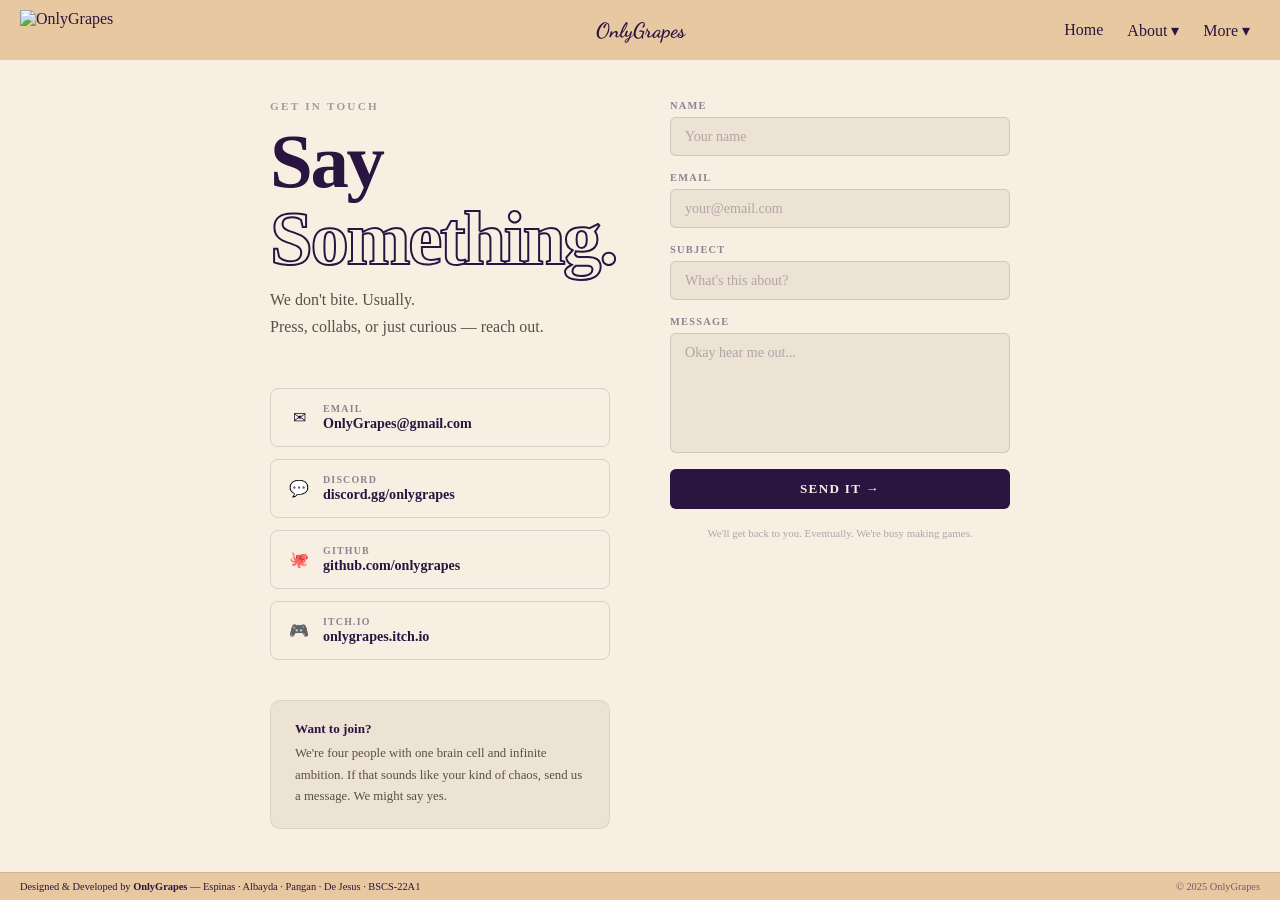
==== contact.html @ 444bfa15 "test" ====
<!DOCTYPE html>
<html lang="en">
<head>
    <meta charset="UTF-8">
    <meta name="viewport" content="width=device-width, initial-scale=1.0">
    <link rel="stylesheet" href="style.css">
    <link href="https://fonts.googleapis.com/css2?family=Dancing+Script&display=swap" rel="stylesheet">
    <link rel="icon" href="logo.png" type="image/png">
    <script src="script.js" defer></script>
    <title>Contact — OnlyGrapes</title>
</head>

<body>
    <header class="top-bar">
    <img src="logo.png" alt="OnlyGrapes" class="logo" />
    <div class="company-name">OnlyGrapes</div>
    <div class="nav-links">
        <a href="Index.HTML">Home</a>

        <!-- About dropdown -->
        <div class="dropdown">
          <span class="dropdown-toggle">About ▾</span>
          <div class="dropdown-menu">
            <a href="Index.HTML#about" class="dropdown-item">About Us</a>
            <a href="Index.HTML#team" class="dropdown-item">Meet the Team</a>
            <a href="Index.HTML#faq" class="dropdown-item">FAQ</a>
          </div>
        </div>

        <!-- More dropdown -->
        <div class="dropdown">
          <span class="dropdown-toggle">More ▾</span>
          <div class="dropdown-menu">
            <a href="devlog.html" class="dropdown-item">Devlog</a>
            <a href="presskit.html" class="dropdown-item">Press Kit</a>
          </div>
        </div>
    </div>
</header>

    <div class="contact-wrapper">

        <!-- LEFT PANEL -->
        <div class="contact-left">
            <p class="page-label">Get in Touch</p>
            <h1 class="page-title">Say <span class="page-title-accent">Something.</span></h1>
            <p class="page-subtitle">We don't bite. Usually.<br>Press, collabs, or just curious — reach out.</p>

            <div class="ct-links">
                <a href="mailto:OnlyGrapes@gmail.com" class="ct-link">
                    <span class="ct-link-icon">✉</span>
                    <div class="ct-link-body">
                        <span class="ct-link-label">Email</span>
                        <span class="ct-link-value">OnlyGrapes@gmail.com</span>
                    </div>
                </a>
                <a href="#" class="ct-link">
                    <span class="ct-link-icon">💬</span>
                    <div class="ct-link-body">
                        <span class="ct-link-label">Discord</span>
                        <span class="ct-link-value">discord.gg/onlygrapes</span>
                    </div>
                </a>
                <a href="#" class="ct-link">
                    <span class="ct-link-icon">🐙</span>
                    <div class="ct-link-body">
                        <span class="ct-link-label">GitHub</span>
                        <span class="ct-link-value">github.com/onlygrapes</span>
                    </div>
                </a>
                <a href="#" class="ct-link">
                    <span class="ct-link-icon">🎮</span>
                    <div class="ct-link-body">
                        <span class="ct-link-label">itch.io</span>
                        <span class="ct-link-value">onlygrapes.itch.io</span>
                    </div>
                </a>
            </div>

            <div class="ct-join">
                <div class="ct-join-title">Want to join?</div>
                <p class="ct-join-text">We're four people with one brain cell and infinite ambition. If that sounds like your kind of chaos, send us a message. We might say yes.</p>
            </div>
        </div>

        <!-- RIGHT PANEL -->
        <div class="contact-right">
            <div class="ct-form" id="contactForm">
                <div class="ct-field">
                    <label for="name">Name</label>
                    <input type="text" id="name" placeholder="Your name" />
                </div>
                <div class="ct-field">
                    <label for="email">Email</label>
                    <input type="email" id="email" placeholder="your@email.com" />
                </div>
                <div class="ct-field">
                    <label for="subject">Subject</label>
                    <input type="text" id="subject" placeholder="What's this about?" />
                </div>
                <div class="ct-field">
                    <label for="message">Message</label>
                    <textarea id="message" placeholder="Okay hear me out..."></textarea>
                </div>
                <button class="ct-submit" onclick="handleSubmit()">Send It →</button>
                <p class="ct-note">We'll get back to you. Eventually. We're busy making games.</p>
            </div>

            <div class="ct-success" id="successMsg">
                <div class="ct-success-icon">🍇</div>
                <div class="ct-success-title">Message sent.</div>
                <p class="ct-success-text">Nice. We got it. We'll respond when we surface from the Discord rabbit hole we're currently in.</p>
            </div>
        </div>

    </div>

    <footer class="site-footer">
        <span>Designed & Developed by <strong>OnlyGrapes</strong> — Espinas · Albayda · Pangan · De Jesus · BSCS-22A1</span>
        <span class="footer-copy">© 2025 OnlyGrapes</span>
    </footer>

    <script>
        function handleSubmit() {
            const name = document.getElementById('name').value.trim();
            const email = document.getElementById('email').value.trim();
            const message = document.getElementById('message').value.trim();

            if (!name || !email || !message) {
                alert('Fill in at least your name, email, a
---- style.css ----
:root {
  /* About section */
  --about-offset-x: 0px;
  --about-offset-y: -180px;

  /* Left panel */
  --left-panel-offset-x: 0px;
  --left-panel-offset-y: -180px;

  /* Right panel  */
  --right-panel-offset-x: 0px;
  --right-panel-offset-y: -140px;

  /* FAQ content */
  --faq-offset-x: 0px;
  --faq-offset-y: -150px;
}

* {
  margin: 0;
  padding: 0;
  box-sizing: border-box;
}

html {
  height: 100%;
  overflow-y: scroll;
  scrollbar-width: none;
}

html::-webkit-scrollbar {
  display: none;
}

body {
  height: 100%;
  background-color: #F7F0E2;
}

/* TOP BAR */
.top-bar {
  position: fixed;
  top: 0;
  width: 100%;
  height: 60px;
  display: flex;
  justify-content: space-between;
  align-items: center;
  background-color: #E8C8A0;
  color: #2A1440;
  padding: 10px 20px;
  z-index: 1000;
}

.company-name {
  font-family: 'Dancing Script', cursive;
  font-size: 1.3em;
  font-weight: bold;
  position: absolute;
  left: 50%;
  transform: translateX(-50%);
}

.logo {
  height: 40px;
  width: auto;
  object-fit: contain;
}

.nav-links {
  display: flex;
  align-items: center;
  gap: 4px;
}

.nav-links a {
  color: #2A1440;
  text-decoration: none;
  margin: 0 10px;
}

.nav-links a:hover {
  text-decoration: underline;
}

/* DROPDOWN */
.dropdown {
  position: relative;
  display: inline-flex;
  align-items: center;
}

.dropdown-toggle {
  color: #2A1440;
  cursor: pointer;
  margin: 0 10px;
  font-size: 1em;
  user-select: none;
}

.dropdown-toggle:hover {
  text-decoration: underline;
}

.dropdown-menu {
  display: none;
  position: absolute;
  top: 100%;
  right: 0;
  padding-top: 12px;
  background: transparent;
  z-index: 2000;
  flex-direction: column;
}

.dropdown-menu::after {
  content: '';
  display: block;
  position: absolute;
  top: 12px;
  left: 0;
  right: 0;
  bottom: 0;
  background: #E8C8A0;
  border: 1px solid rgba(42, 20, 64, 0.15);
  border-radius: 8px;
  box-shadow: 0 8px 24px rgba(42, 20, 64, 0.12);
  z-index: -1;
}

/* Only open via .open class — no :hover */
.dropdown.open .dropdown-menu {
  display: flex;
}

.dropdown-item {
  display: block;
  padding: 10px 16px;
  color: #2A1440;
  text-decoration: none;
  font-size: 0.9em;
  transition: background 0.15s;
  margin: 0;
  position: relative;
  z-index: 1;
  min-width: 160px;
}

.dropdown-item:hover {
  background: rgba(42, 20, 64, 0.08);
  text-decoration: none;
}

/* SECTIONS */
.section {
  height: 100vh;
  display: flex;
  flex-direction: column;
  align-items: center;
  justify-content: center;
  padding: 80px 40px 68px;
  scroll-margin-top: 60px;
}

.section-content {
  opacity: 0;
  transition: opacity 0.4s ease-in-out;
}

.section-landing { background-color: #F7F0E2; }
.section-about   { background-color: #EDE3D4; }
.section-team    { background-color: #F7F0E2; padding: 80px 0 40px; }
.section-faq     { background-color: #EDE3D4; }

/* TEAM LAYOUT */
.layout {
  display: flex;
  align-items: center;
  justify-content: center;
  gap: 40px;
  width: 100%;
  max-width: 1100px;
  padding: 0 32px;
}

.left-panel {
  flex: 1;
  padding: 32px;
  min-width: 0;
  margin-left: var(--left-panel-offset-x);
  margin-top: var(--left-panel-offset-y);
}

.right-panel {
  flex-shrink: 0;
  width: clamp(220px, 28vw, 420px);
  padding: 16px;
  display: grid;
  grid-template-columns: repeat(2, 1fr);
  gap: clamp(6px, 1vw, 12px);
  align-content: center;
  justify-content: center;
  color: #2A1440;
  margin-left: var(--right-panel-offset-x);
  margin-top: var(--right-panel-offset-y);
}

/* CARDS */
.card {
  background: #E8C8A0;
  border: 1px solid #e0d5c5;
  border-radius: 8px;
  overflow: hidden;
  display: flex;
  flex-direction: column;
}

.card-photo {
  overflow: hidden;
  display: flex;
  align-items: center;
  justify-content: center;
}

.card-photo img {
  width: 100%;
  aspect-ratio: 1 / 1;
  object-fit: cover;
  display: block;
  border-radius: 50%;
  padding: 8px;
}

.card-body {
  padding: 6px 7px 7px;
  display: flex;
  flex-direction: column;
  gap: 4px;
}

.card-name {
  font-size: 0.7rem;
  font-weight: 700;
  color: #2A1440;
  white-space: nowrap;
  overflow: hidden;
  text-overflow: ellipsis;
}

.meta-row {
  display: flex;
  align-items: center;
  gap: 4px;
  font-size: 0.6rem;
}

.meta-label  { color: #9a8f82; min-width: 46px; }
.meta-value  { color: #4a3f35; }

.specialty-tag {
  background: rgba(42, 20, 64, 0.08);
  border: 1px solid rgba(42, 20, 64, 0.15);
  color: #2A1440;
  font-size: 0.55rem;
  padding: 2px 6px;
  border-radius: 100px;
}

.divider {
  height: 1px;
  background: #e0d5c5;
}

.card-btn {
  display: block;
  text-align: center;
  border: 1px solid #2A1440;
  color: #2A1440;
  font-size: 0.55rem;
  font-weight: 600;
  letter-spacing: 0.06em;
  text-transform: uppercase;
  padding: 5px;
  border-radius: 4px;
  text-decoration: none;
  transition: background 0.2s, color 0.2s;
}

.card-btn:hover {
  background: #2A1440;
  color: #F7F0E2;
}

/* DOT NAV */
.dot-nav {
  position: fixed;
  right: 20px;
  top: 50%;
  transform: translateY(-50%);
  display: flex;
  flex-direction: column;
  gap: 12px;
  z-index: 9999;
}

.dot {
  width: 10px;
  height: 10px;
  border-radius: 50%;
  background: rgba(42, 20, 64, 0.3);
  transition: background 0.3s ease, transform 0.3s ease;
}

.dot.active {
  background: #2A1440;
  transform: scale(1.4);
}

/* ABOUT */
.about-content {
  max-width: 720px;
  width: 100%;
  display: flex;
  flex-direction: column;
  align-items: center;
  gap: clamp(12px, 2.5vh, 32px);
  padding: 0 20px;
  margin-left: var(--about-offset-x);
  margin-top: var(--about-offset-y);
}

.about-title {
  font-size: clamp(1.6rem, 3vw, 2.5rem);
  font-weight: 900;
  color: #2A1440;
  letter-spacing: -0.02em;
  align-self: flex-start;
}

.about-quote {
  font-size: clamp(1rem, 1.8vw, 1.3rem);
  font-family: 'Dancing Script', cursive;
  color: #2A1440;
  text-align: center;
  line-height: 1.7;
  padding: clamp(8px, 1.5vh, 16px) 32px;
  border-left: none;
  border-top: 2px solid rgba(42, 20, 64, 0.2);
  border-bottom: 2px solid rgba(42, 20, 64, 0.2);
  width: 100%;
}

.about-body {
  display: flex;
  flex-direction: column;
  gap: clamp(8px, 1.5vh, 16px);
  color: #2A1440;
  font-size: clamp(0.8rem, 1.2vw, 0.95rem);
  line-height: 1.7;
}

/* FAQ */
.faq-content {
  max-width: 680px;
  width: 100%;
  display: flex;
  flex-direction: column;
  gap: 24px;
  padding: 0 20px;
  margin-left: var(--faq-offset-x);
  margin-top: var(--faq-offset-y);
}

.faq-title {
  font-size: clamp(1.6rem, 3vw, 2.5rem);
  font-weight: 900;
  color: #2A1440;
  letter-spacing: -0.02em;
}

.faq-subtitle {
  color: #7a6f65;
  font-size: clamp(0.8rem, 1.2vw, 0.95rem);
  margin-top: -12px;
}

.faq-list {
  display: flex;
  flex-direction: column;
  gap: 0;
  border-top: 1px solid rgba(42, 20, 64, 0.15);
}

.faq-item {
  border-bottom: 1px solid rgba(42, 20, 64, 0.15);
}

.faq-question {
  width: 100%;
  background: none;
  border: none;
  padding: clamp(10px, 1.5vh, 16px) 0;
  display: flex;
  justify-content: space-between;
  align-items: center;
  cursor: pointer;
  color: #2A1440;
  font-size: clamp(0.8rem, 1.2vw, 0.95rem);
  font-weight: 600;
  text-align: left;
  gap: 12px;
}

.faq-question:hover {
  opacity: 0.75;
}

.faq-icon {
  font-size: 1.2rem;
  font-weight: 300;
  transition: transform 0.3s ease;
  flex-shrink: 0;
  line-height: 1;
}

.faq-item.open .faq-icon {
  transform: rotate(45deg);
}

.faq-answer {
  max-height: 0;
  overflow: hidden;
  transition: max-height 0.35s ease, padding 0.35s ease;
}

.faq-item.open .faq-answer {
  max-height: 200px;
  padding-bottom: 16px;
}

.faq-answer p {
  font-size: 0.88rem;
  color: #5a4f45;
  line-height: 1.8;
}

/* FOOTER */
.site-footer {
  position: fixed;
  bottom: 0;
  left: 0;
  width: 100%;
  height: 28px;
  background-color: #E8C8A0;
  color: #2A1440;
  display: flex;
  align-items: center;
  justify-content: space-between;
  padding: 0 20px;
  font-size: 0.65rem;
  z-index: 1000;
  border-top: 1px solid rgba(42, 20, 64, 0.1);
}

.footer-copy {
  opacity: 0.6;
}

/* LANDING */
.landing-content {
  display: flex;
  align-items: center;
  justify-content: space-between;
  width: 100%;
  max-width: 1100px;
  padding: 0 40px;
  gap: 40px;
}

.landing-left {
  display: flex;
  flex-direction: column;
  gap: clamp(12px, 2vh, 20px);
  flex: 1;
}

.landing-label {
  font-size: 0.7rem;
  font-weight: 700;
  letter-spacing: 0.2em;
  text-transform: uppercase;
  color: rgba(42, 20, 64, 0.4);
}

.landing-title {
  font-size: clamp(3rem, 7vw, 6rem);
  font-weight: 900;
  color: #2A1440;
  line-height: 1;
  letter-spacing: -0.03em;
}

.landing-title-accent {
  color: transparent;
  -webkit-text-stroke: 2px #2A1440;
}

.landing-liner {
  font-size: clamp(0.95rem, 1.6vw, 1.2rem);
  color: #5a4f45;
  line-height: 1.7;
}

.landing-actions {
  display: flex;
  gap: 12px;
  flex-wrap: wrap;
  margin-top: 8px;
}

.btn-primary {
  display: inline-block;
  background: #2A1440;
  color: #F7F0E2;
  text-decoration: none;
  padding: 10px 24px;
  border-radius: 4px;
  font-size: 0.85rem;
  font-weight: 600;
  letter-spacing: 0.05em;
  text-transform: uppercase;
  transition: opacity 0.2s;
}

.btn-primary:hover {
  opacity: 0.8;
}

.btn-secondary {
  display: inline-block;
  border: 1px solid #2A1440;
  color: #2A1440;
  text-decoration: none;
  padding: 10px 24px;
  border-radius: 4px;
  font-size: 0.85rem;
  font-weight: 600;
  letter-spacing: 0.05em;
  text-transform: uppercase;
  transition: background 0.2s, color 0.2s;
}

.btn-secondary:hover {
  background: #2A1440;
  color: #F7F0E2;
}

.landing-right {
  flex-shrink: 0;
  display: flex;
  align-items: center;
  justify-content: center;
}

.landing-logo {
  width: clamp(160px, 22vw, 320px);
  height: auto;
  object-fit: contain;
  opacity: 0.9;
}

/* LEFT PANEL */
.team-label {
  font-size: 0.7rem;
  font-weight: 700;
  letter-spacing: 0.2em;
  text-transform: uppercase;
  color: rgba(42, 20, 64, 0.4);
  margin-bottom: 12px;
}

.team-heading {
  font-size: clamp(2.2rem, 4vw, 3.8rem);
  font-weight: 900;
  color: #2A1440;
  line-height: 1;
  letter-spacing: -0.03em;
}

.team-heading-accent {
  color: transparent;
  -webkit-text-stroke: 2px #2A1440;
}

.team-divider {
  width: 40px;
  height: 3px;
  background: #2A1440;
  margin: 20px 0;
  border-radius: 2px;
}

.team-desc {
  font-size: clamp(0.8rem, 1.1vw, 0.92rem);
  color: #5a4f45;
  line-height: 1.75;
  margin-bottom: 10px;
}

.team-stats {
  display: flex;
  align-items: center;
  gap: 20px;
  margin-top: 28px;
  padding: 20px;
  background: #E8C8A0;
  border-radius: 10px;
  border: 1px solid rgba(42, 20, 64, 0.1);
}

.stat {
  display: flex;
  flex-direction: column;
  align-items: center;
  gap: 4px;
}

.stat-number {
  font-size: clamp(1.4rem, 2.5vw, 2rem);
  font-weight: 900;
  color: #2A1440;
  line-height: 1;
}

.stat-label {
  font-size: 0.6rem;
  font-weight: 700;
  letter-spacing: 0.1em;
  text-transform: uppercase;
  color: rgba(42, 20, 64, 0.5);
}

.stat-divider {
  width: 1px;
  height: 32px;
  background: rgba(42, 20, 64, 0.15);
}

/* RESPONSIVE */
@media (max-width: 900px) {

  :root {
    --about-offset-x: 0px;
    --about-offset-y: 0px;
    --left-panel-offset-x: 0px;
    --left-panel-offset-y: 0px;
    --right-panel-offset-x: 0px;
    --right-panel-offset-y: 0px;
    --faq-offset-x: 0px;
    --faq-offset-y: 0px;
  }

  .landing-content {
    flex-direction: column-reverse;
    text-align: center;
    padding: 0 20px;
  }

  .landing-actions {
    justify-content: center;
  }

  .landing-logo {
    width: clamp(100px, 30vw, 180px);
  }

  .layout {
    flex-direction: column;
    gap: 20px;
    padding: 20px;
  }

  .left-panel {
    padding: 16px;
    text-align: center;
  }

  .right-panel {
    width: 100%;
    max-width: 480px;
  }
}

@media (max-width: 768px) {
  .top-bar {
    flex-direction: column;
    height: auto;
    padding: 15px;
  }

  .company-name {
    position: static;
    transform: none;
    margin: 10px 0;
  }

  .nav-links {
    display: flex;
    justify-content: center;
    flex-wrap: wrap;
  }

  .nav-links a {
    margin: 5px 8px;
  }
}

/* Screens Fixer */
@media (max-height: 800px) {
  .about-body p:last-child {
    display: none;
  }

  .faq-content {
    gap: 12px;
  }

  .right-panel {
    width: clamp(200px, 24vw, 360px);
    gap: 6px;
    padding: 8px;
  }

  .card-photo {
    max-height: none;
    aspect-ratio: 1 / 1;
  }

  .card-photo img {
    width: 100%;
    height: 100%;
    object-fit: cover;
  }

  .card-body {
    padding: 4px 6px 6px;
    gap: 3px;
  }
}

@media (max-height: 650px) {
  .section {
    height: auto;
    min-height: 100vh;
    padding: 80px 40px 40px;
  }

  .about-body p:nth-child(n+2) {
    display: none;
  }
}

/* ANIMATIONS */

@keyframes logo-pop {
  0%   { transform: scale(0.15); opacity: 0; }
  70%  { transform: scale(1.12); opacity: 1; }
  85%  { transform: scale(0.95); }
  100% { transform: scale(1);    opacity: 1; }
}

@keyframes slide-fade-in {
  0%   { transform: translateX(-40px); opacity: 0; }
  100% { transform: translateX(0);     opacity: 1; }
}

.landing-logo {
  animation: logo-pop 0.85s cubic-bezier(0.34, 1.56, 0.64, 1) both;
}

.landing-label {
  animation: slide-fade-in 0.6s ease-out 0.2s both;
}

.landing-title {
  animation: slide-fade-in 0.6s ease-out 0.35s both;
}

.landing-liner {
  animation: slide-fade-in 0.6s ease-out 0.5s both;
}

.landing-actions {
  animation: slide-fade-in 0.6s ease-out 0.65s both;
}

/* ── DEVLOG EXPAND ── */
.dl-post-body {
  max-height: 0;
  overflow: hidden;
  transition: max-height 0.4s ease, padding 0.3s ease;
  font-size: 0.9rem;
  color: #2A1440;
  line-height: 1.8;
  border-left: 3px solid rgba(42, 20, 64, 0.15);
}

.dl-post.expanded .dl-post-body {
  max-height: 600px;
  padding: 16px 0 16px 20px;
}

.dl-post.expanded .dl-post-excerpt {
  display: none;
}

.dl-read-more {
  transition: opacity 0.2s, transform 0.3s ease;
  display: inline-block;
}

.dl-post.expanded .dl-read-more {
  opacity: 1;
  transform: rotate(90deg);
}

.dl-post.expanded .dl-read-more::after {
  content: ' Close';
  font-size: 0.7rem;
  font-weight: 700;
  letter-spacing: 0.08em;
  text-transform: uppercase;
}

/* ============================================================
   PAGE-SPECIFIC STYLES (devlog, presskit, contact)
   ============================================================ */

/* Shared page wrapper */
.page-wrapper {
    max-width: 820px;
    margin: 0 auto;
    padding: 100px 40px 60px;
}

/* Shared page header labels */
.page-label {
    font-size: 0.7rem;
    font-weight: 700;
    letter-spacing: 0.2em;
    text-transform: uppercase;
    color: rgba(42, 20, 64, 0.4);
    margin-bottom: 12px;
}

.page-title {
    font-size: clamp(2.5rem, 6vw, 5rem);
    font-weight: 900;
    color: #2A1440;
    line-height: 1;
    letter-spacing: -0.03em;
    margin-bottom: 8px;
}

.page-title-accent {
    color: transparent;
    -webkit-text-stroke: 2px #2A1440;
}

.page-subtitle {
    font-size: clamp(0.85rem, 1.4vw, 1rem);
    color: #5a4f45;
    line-height: 1.7;
    margin-bottom: 48px;
}

/* Shared section divider */
.section-rule {
    width: 40px;
    height: 3px;
    background: #2A1440;
    border-radius: 2px;
    margin: 32px 0 24px;
}

/* Shared section heading */
.sub-label {
    font-size: 0.7rem;
    font-weight: 700;
    letter-spacing: 0.2em;
    text-transform: uppercase;
    color: rgba(42, 20, 64, 0.4);
    margin-bottom: 16px;
}

/* ── DEVLOG ── */
.dl-filters {
    display: flex;
    gap: 8px;
    margin-bottom: 32px;
    flex-wrap: wrap;
}

.dl-filter {
    border: 1px solid rgba(42, 20, 64, 0.2);
    background: none;
    color: #2A1440;
    font-size: 0.7rem;
    font-weight: 700;
    letter-spacing: 0.1em;
    text-transform: uppercase;
    padding: 6px 16px;
    border-radius: 100px;
    cursor: pointer;
    transition: background 0.2s, color 0.2s;
    font-family: Georgia, serif;
}

.dl-filter:hover,
.dl-filter.active {
    background: #2A1440;
    color: #F7F0E2;
}

.dl-posts {
    display: flex;
    flex-direction: column;
    gap: 0;
    border-top: 1px solid rgba(42, 20, 64, 0.15);
}

.dl-post {
    border-bottom: 1px solid rgba(42, 20, 64, 0.12);
    padding: 28px 0;
    cursor: pointer;
    transition: padding 0.2s;
}

.dl-post:hover { padding-left: 8px; }

.dl-post-meta {
    display: flex;
    align-items: center;
    gap: 12px;
    margin-bottom: 10px;
}

.dl-post-tag {
    background: rgba(42, 20, 64, 0.08);
    border: 1px solid rgba(42, 20, 64, 0.15);
    color: #2A1440;
    font-size: 0.55rem;
    padding: 2px 8px;
    border-radius: 100px;
    font-weight: 700;
    letter-spacing: 0.1em;
    text-transform: uppercase;
}

.dl-post-date {
    font-size: 0.68rem;
    color: rgba(42, 20, 64, 0.4);
    font-weight: 600;
    letter-spacing: 0.05em;
}

.dl-post-title {
    font-size: clamp(1.1rem, 2vw, 1.5rem);
    font-weight: 900;
    color: #2A1440;
    letter-spacing: -0.02em;
    margin-bottom: 8px;
    line-height: 1.2;
}

.dl-post-excerpt {
    font-size: 0.88rem;
    color: #5a4f45;
    line-height: 1.75;
    max-width: 600px;
}

.dl-post-footer {
    display: flex;
    align-items: center;
    justify-content: space-between;
    margin-top: 16px;
}

.dl-post-author {
    font-size: 0.7rem;
    color: rgba(42, 20, 64, 0.45);
}

.dl-read-more {
    font-size: 0.7rem;
    font-weight: 700;
    letter-spacing: 0.08em;
    text-transform: uppercase;
    color: #2A1440;
    text-decoration: none;
    opacity: 0.5;
    transition: opacity 0.2s;
    cursor: pointer;
}

.dl-post:hover .dl-read-more { opacity: 1; }

.dl-empty {
    text-align: center;
    padding: 60px 20px;
    color: rgba(42, 20, 64, 0.35);
}

.dl-empty-title {
    font-size: 1.5rem;
    font-weight: 900;
    margin-bottom: 8px;
}

.dl-empty-sub { font-size: 0.85rem; }

/* ── PRESS KIT ── */
.pk-about {
    background: #EDE3D4;
    border-radius: 10px;
    padding: 28px 32px;
    margin-bottom: 32px;
    border: 1px solid rgba(42, 20, 64, 0.08);
}

.pk-about p {
    font-size: 0.92rem;
    color: #2A1440;
    line-height: 1.8;
    margin-bottom: 12px;
}

.pk-about p:last-child { margin-bottom: 0; }

.pk-facts {
    display: grid;
    grid-template-columns: repeat(3, 1fr);
    gap: 16px;
    margin-bottom: 32px;
}

.pk-fact {
    background: #E8C8A0;
    border-radius: 8px;
    padding: 20px;
    text-align: center;
    border: 1px solid rgba(42, 20, 64, 0.1);
}

.pk-fact-number {
    font-size: 2rem;
    font-weight: 900;
    color: #2A1440;
    line-height: 1;
    margin-bottom: 4px;
}

.pk-fact-label {
    font-size: 0.6rem;
    font-weight: 700;
    letter-spacing: 0.1em;
    text-transform: uppercase;
    color: rgba(42, 20, 64, 0.5);
}

.pk-team-table {
    width: 100%;
    border-collapse: collapse;
    margin-bottom: 32px;
    font-size: 0.88rem;
}

.pk-team-table th {
    text-align: left;
    font-size: 0.65rem;
    font-weight: 700;
    letter-spacing: 0.15em;
    text-transform: uppercase;
    color: rgba(42, 20, 64, 0.4);
    padding: 8px 12px;
    border-bottom: 2px solid rgba(42, 20, 64, 0.12);
}

.pk-team-table td {
    padding: 12px;
    color: #2A1440;
    border-bottom: 1px solid rgba(42, 20, 64, 0.08);
}

.pk-team-table tr:last-child td { border-bottom: none; }
.pk-team-table tr:hover td { background: rgba(42, 20, 64, 0.03); }

.role-tag {
    background: rgba(42, 20, 64, 0.08);
    border: 1px solid rgba(42, 20, 64, 0.15);
    color: #2A1440;
    font-size: 0.6rem;
    padding: 2px 8px;
    border-radius: 100px;
    font-weight: 600;
}

.pk-boilerplate {
    background: #EDE3D4;
    border-radius: 10px;
    padding: 24px 28px;
    border-left: 4px solid #2A1440;
    margin-bottom: 32px;
}

.pk-boilerplate p {
    font-size: 0.88rem;
    color: #2A1440;
    line-height: 1.8;
    font-style: italic;
}

.pk-assets {
    display: grid;
    grid-template-columns: repeat(2, 1fr);
    gap: 12px;
    margin-bottom: 32px;
}

.pk-asset-btn {
    display: flex;
    align-items: center;
    justify-content: space-between;
    border: 1px solid rgba(42, 20, 64, 0.2);
    border-radius: 8px;
    padding: 14px 18px;
    color: #2A1440;
    text-decoration: none;
    font-size: 0.82rem;
    font-weight: 600;
    transition: background 0.2s, color 0.2s;
    background: transparent;
    cursor: pointer;
}

.pk-asset-btn:hover {
    background: #2A1440;
    color: #F7F0E2;
}

.pk-asset-icon { font-size: 1rem; opacity: 0.5; }

.pk-contact-strip {
    border-top: 1px solid rgba(42, 20, 64, 0.15);
    padding-top: 24px;
    display: flex;
    align-items: center;
    justify-content: space-between;
}

.pk-contact-text { font-size: 0.82rem; color: #5a4f45; }

.pk-contact-email {
    font-weight: 700;
    color: #2A1440;
    text-decoration: none;
    font-size: 0.88rem;
}

.pk-contact-email:hover { text-decoration: underline; }

/* ── CONTACT ── */
.contact-wrapper {
    max-width: 820px;
    margin: 0 auto;
    padding: 100px 40px 60px;
    display: flex;
    gap: 60px;
    align-items: flex-start;
}

.contact-left {
    flex: 1;
    min-width: 0;
}

.contact-right {
    flex-shrink: 0;
    width: 340px;
}

.ct-links {
    display: flex;
    flex-direction: column;
    gap: 12px;
    margin-bottom: 40px;
}

.ct-link {
    display: flex;
    align-items: center;
    gap: 14px;
    padding: 14px 18px;
    border: 1px solid rgba(42, 20, 64, 0.15);
    border-radius: 8px;
    text-decoration: none;
    color: #2A1440;
    transition: background 0.2s, color 0.2s, border-color 0.2s;
}

.ct-link:hover {
    background: #2A1440;
    color: #F7F0E2;
    border-color: #2A1440;
}

.ct-link-icon {
    font-size: 1rem;
    width: 20px;
    text-align: center;
    flex-shrink: 0;
}

.ct-link-body {
    display: flex;
    flex-direction: column;
    gap: 1px;
}

.ct-link-label {
    font-size: 0.62rem;
    font-weight: 700;
    letter-spacing: 0.12em;
    text-transform: uppercase;
    opacity: 0.5;
}

.ct-link-value {
    font-size: 0.88rem;
    font-weight: 600;
}

.ct-join {
    background: #EDE3D4;
    border-radius: 10px;
    padding: 20px 24px;
    border: 1px solid rgba(42, 20, 64, 0.08);
}

.ct-join-title {
    font-size: 0.82rem;
    font-weight: 700;
    color: #2A1440;
    margin-bottom: 6px;
}

.ct-join-text {
    font-size: 0.8rem;
    color: #5a4f45;
    line-height: 1.7;
}

.ct-form {
    display: flex;
    flex-direction: column;
    gap: 16px;
}

.ct-field {
    display: flex;
    flex-direction: column;
    gap: 6px;
}

.ct-field label {
    font-size: 0.65rem;
    font-weight: 700;
    letter-spacing: 0.12em;
    text-transform: uppercase;
    color: rgba(42, 20, 64, 0.5);
}

.ct-field input,
.ct-field textarea {
    background: #EDE3D4;
    border: 1px solid rgba(42, 20, 64, 0.15);
    border-radius: 6px;
    padding: 10px 14px;
    font-size: 0.88rem;
    color: #2A1440;
    font-family: Georgia, serif;
    width: 100%;
    transition: border-color 0.2s, box-shadow 0.2s;
    outline: none;
    resize: none;
}

.ct-field input:focus,
.ct-field textarea:focus {
    border-color: #2A1440;
    box-shadow: 0 0 0 3px rgba(42, 20, 64, 0.08);
}

.ct-field input::placeholder,
.ct-field textarea::placeholder { color: rgba(42, 20, 64, 0.3); }

.ct-field textarea { height: 120px; }

.ct-submit {
    display: block;
    width: 100%;
    background: #2A1440;
    color: #F7F0E2;
    border: none;
    border-radius: 6px;
    padding: 12px 24px;
    font-size: 0.82rem;
    font-weight: 700;
    letter-spacing: 0.1em;
    text-transform: uppercase;
    cursor: pointer;
    transition: opacity 0.2s;
    font-family: Georgia, serif;
}

.ct-submit:hover { opacity: 0.8; }

.ct-note {
    font-size: 0.68rem;
    color: rgba(42, 20, 64, 0.35);
    text-align: center;
    line-height: 1.6;
}

.ct-success {
    display: none;
    text-align: center;
    padding: 40px 20px;
}

.ct-success-icon { font-size: 2rem; margin-bottom: 12px; }

.ct-success-title {
    font-size: 1.3rem;
    font-weight: 900;
    color: #2A1440;
    margin-bottom: 8px;
}

.ct-success-text {
    font-size: 0.85rem;
    color: #5a4f45;
    line-height: 1.7;
}

/* ── RESPONSIVE: sub-pages ── */
@media (max-width: 700px) {
    .contact-wrapper {
        flex-direction: column;
        padding: 80px 20px 50px;
        gap: 40px;
    }
    .contact-right { width: 100%; }
}

@media (max-width: 600px) {
    .page-wrapper { padding: 80px 20px 50px; }
    .pk-facts { grid-template-columns: repeat(3, 1fr); }
    .pk-assets { grid-template-columns: 1fr; }
    .pk-contact-strip { flex-direction: column; gap: 12px; align-items: flex-start; }
}

/* ── FADE-IN (non-index pages) ── */
.fade-in {
    opacity: 0;
    transform: translateY(18px);
    transition: opacity 0.6s ease, transform 0.6s ease;
}

.fade-in.visible {
    opacity: 1;
    transform: translateY(0);
}
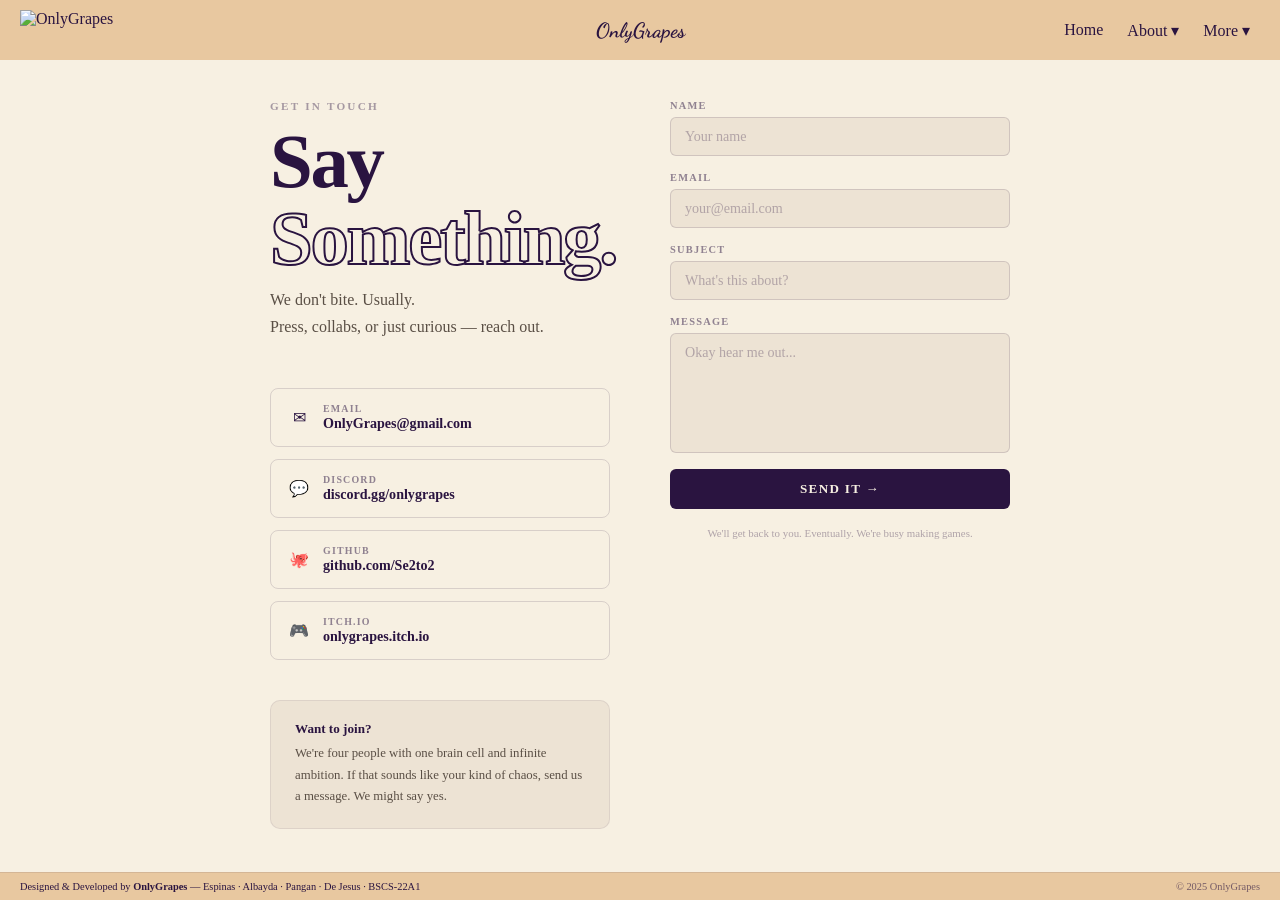
==== commit a447dc55: "added contact.html" ====
--- a/contact.html
+++ b/contact.html
@@ -65,7 +65,7 @@
                     <span class="ct-link-icon">🐙</span>
                     <div class="ct-link-body">
                         <span class="ct-link-label">GitHub</span>
-                        <span class="ct-link-value">github.com/onlygrapes</span>
+                        <span class="ct-link-value">github.com/Se2to2</span>
                     </div>
                 </a>
                 <a href="#" class="ct-link">
@@ -119,12 +119,5 @@
         <span>Designed & Developed by <strong>OnlyGrapes</strong> — Espinas · Albayda · Pangan · De Jesus · BSCS-22A1</span>
         <span class="footer-copy">© 2025 OnlyGrapes</span>
     </footer>
-
-    <script>
-        function handleSubmit() {
-            const name = document.getElementById('name').value.trim();
-            const email = document.getElementById('email').value.trim();
-            const message = document.getElementById('message').value.trim();
-
-            if (!name || !email || !message) {
-                alert('Fill in at least your name, email, a+</body>
+</html>
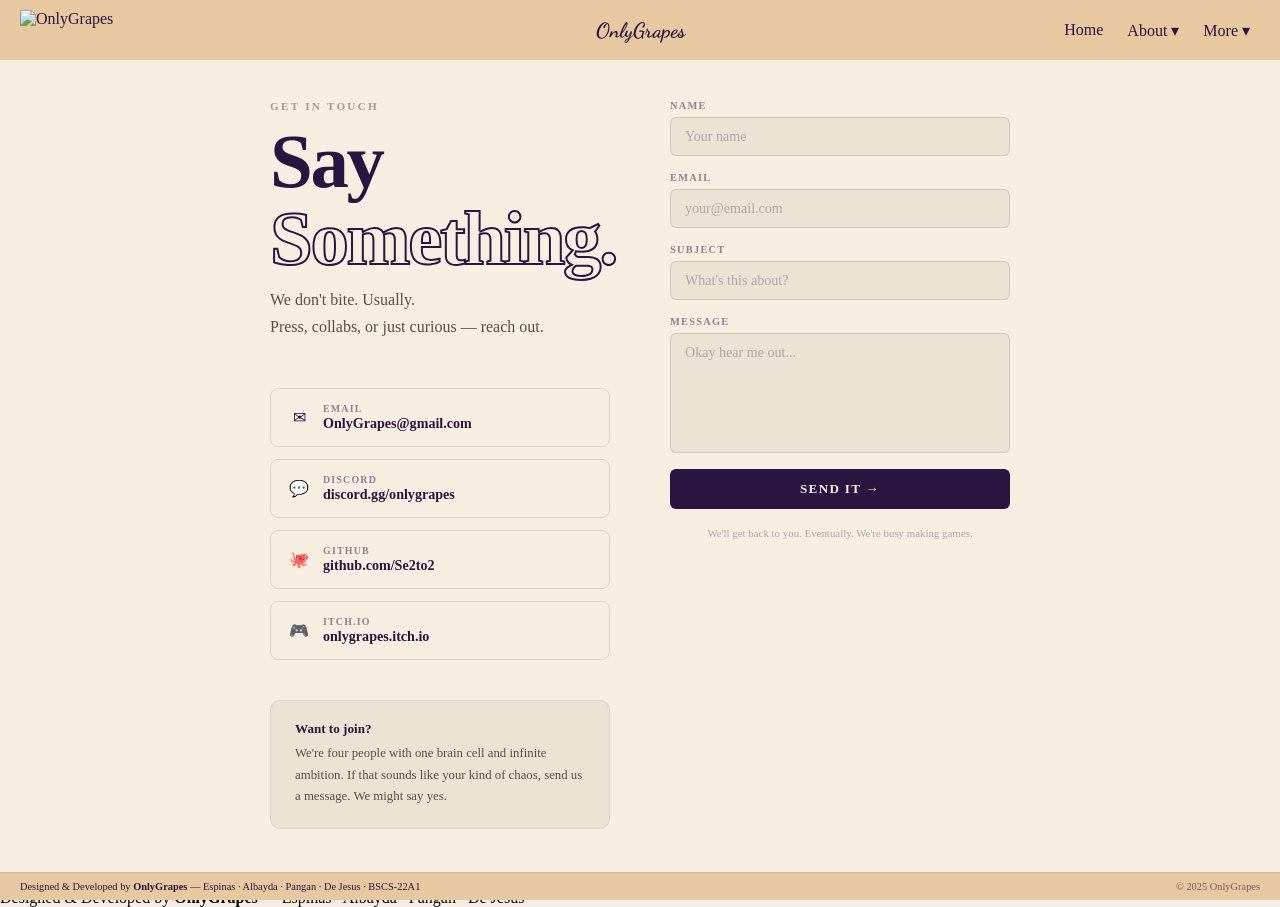
==== commit 942e0fd3: "brokl" ====
--- a/contact.html
+++ b/contact.html
@@ -4,9 +4,59 @@
     <meta charset="UTF-8">
     <meta name="viewport" content="width=device-width, initial-scale=1.0">
     <link rel="stylesheet" href="style.css">
-    <link href="https://fonts.googleapis.com/css2?family=Dancing+Script&display=swap" rel="stylesheet">
+    <link rel="preconnect" href="https://fonts.googleapis.com">
+    <link rel="preconnect" href="https://fonts.gstatic.com" crossorigin>
+    <link href="https://fonts.googleapis.com/css2?family=Dancing+Script&display=block" rel="stylesheet">
     <link rel="icon" href="logo.png" type="image/png">
     <script src="script.js" defer></script>
+    <script>
+      function showAlert(title, message, onClose) {
+        const existing = document.getElementById('og-alert');
+        if (existing) existing.remove();
+
+        const overlay = document.createElement('div');
+        overlay.id = 'og-alert';
+        overlay.style.cssText = 'position:fixed;inset:0;z-index:9999;background:rgba(42,20,64,0.45);display:flex;align-items:center;justify-content:center;padding:20px;';
+
+        overlay.innerHTML = `
+          <style>
+            @keyframes og-pop{from{transform:scale(0.92);opacity:0}to{transform:scale(1);opacity:1}}
+          </style>
+          <div style="background:#F7F0E2;border:1px solid rgba(42,20,64,0.15);border-radius:12px;padding:32px 28px 24px;max-width:360px;width:100%;box-shadow:0 20px 60px rgba(42,20,64,0.2);animation:og-pop 0.25s cubic-bezier(0.34,1.56,0.64,1);text-align:center;">
+            <div style="font-size:2rem;margin-bottom:12px;">🍇</div>
+            <div style="font-size:1.1rem;font-weight:900;color:#2A1440;margin-bottom:8px;letter-spacing:-0.02em;">${title}</div>
+            <p style="font-size:0.88rem;color:#5a4f45;line-height:1.7;margin-bottom:24px;">${message}</p>
+            <button id="og-alert-btn" style="background:#2A1440;color:#F7F0E2;border:none;border-radius:6px;padding:10px 28px;font-size:0.82rem;font-weight:700;letter-spacing:0.08em;text-transform:uppercase;cursor:pointer;font-family:Georgia,serif;">Got it</button>
+          </div>
+        `;
+
+        document.body.appendChild(overlay);
+
+        function close() {
+          overlay.remove();
+          if (onClose) onClose();
+        }
+
+        overlay.querySelector('#og-alert-btn').addEventListener('click', close);
+        overlay.addEventListener('click', function(e) { if (e.target === overlay) close(); });
+      }
+
+      function handleSubmit() {
+        const name    = document.getElementById('name').value.trim();
+        const email   = document.getElementById('email').value.trim();
+        const message = document.getElementById('message').value.trim();
+
+        if (!name || !email || !message) {
+          showAlert('Missing Fields', 'Please fill in your name, email, and message before sending.');
+          return;
+        }
+
+        showAlert('Message Sent!', 'Nice. We got it. We\'ll respond when we surface from the Discord rabbit hole we\'re currently in.', function() {
+          document.getElementById('contactForm').style.display = 'none';
+          document.getElementById('successMsg').style.display = 'block';
+        });
+      }
+    </script>
     <title>Contact — OnlyGrapes</title>
 </head>
 
@@ -38,7 +88,7 @@
     </div>
 </header>
 
-    <div class="contact-wrapper">
+    <main class="contact-wrapper">
 
         <!-- LEFT PANEL -->
         <div class="contact-left">
@@ -47,11 +97,11 @@
             <p class="page-subtitle">We don't bite. Usually.<br>Press, collabs, or just curious — reach out.</p>
 
             <div class="ct-links">
-                <a href="mailto:OnlyGrapes@gmail.com" class="ct-link">
+                <a href="#" class="ct-link">
                     <span class="ct-link-icon">✉</span>
                     <div class="ct-link-body">
                         <span class="ct-link-label">Email</span>
-                        <span class="ct-link-value">OnlyGrapes@gmail.com</span>
+                        <span class="ct-link-value"><span class="__cf_email__" data-cfemail="0d426361744a7f6c7d687e4d6a606c6461236e6260">OnlyGrapes@gmail.com</span></span>
                     </div>
                 </a>
                 <a href="#" class="ct-link">
@@ -113,9 +163,10 @@
             </div>
         </div>
 
-    </div>
+    </main>
+        <span>Designed & Developed by <strong>OnlyGrapes</strong> — Espinas · Albayda · Pangan · De Jesus</span>
 
-    <footer class="site-footer">
+            <footer class="site-footer">
         <span>Designed & Developed by <strong>OnlyGrapes</strong> — Espinas · Albayda · Pangan · De Jesus · BSCS-22A1</span>
         <span class="footer-copy">© 2025 OnlyGrapes</span>
     </footer>
--- a/style.css
+++ b/style.css
@@ -5,11 +5,11 @@
 
   /* Left panel */
   --left-panel-offset-x: 0px;
-  --left-panel-offset-y: -180px;
+  --left-panel-offset-y: 0px;
 
   /* Right panel  */
   --right-panel-offset-x: 0px;
-  --right-panel-offset-y: -140px;
+  --right-panel-offset-y: -40px;
 
   /* FAQ content */
   --faq-offset-x: 0px;
@@ -43,8 +43,8 @@
   top: 0;
   width: 100%;
   height: 60px;
-  display: flex;
-  justify-content: space-between;
+  display: grid;
+  grid-template-columns: 1fr auto 1fr;
   align-items: center;
   background-color: #E8C8A0;
   color: #2A1440;
@@ -56,9 +56,8 @@
   font-family: 'Dancing Script', cursive;
   font-size: 1.3em;
   font-weight: bold;
-  position: absolute;
-  left: 50%;
-  transform: translateX(-50%);
+  text-align: center;
+  white-space: nowrap;
 }
 
 .logo {
@@ -71,6 +70,7 @@
   display: flex;
   align-items: center;
   gap: 4px;
+  justify-content: flex-end;
 }
 
 .nav-links a {
@@ -163,13 +163,12 @@
 }
 
 .section-content {
-  opacity: 0;
   transition: opacity 0.4s ease-in-out;
 }
 
 .section-landing { background-color: #F7F0E2; }
 .section-about   { background-color: #EDE3D4; }
-.section-team    { background-color: #F7F0E2; padding: 80px 0 40px; }
+.section-team    { background-color: #F7F0E2; padding: 80px 0 40px; height: auto; min-height: 100vh; justify-content: flex-start; }
 .section-faq     { background-color: #EDE3D4; }
 
 /* TEAM LAYOUT */
@@ -289,6 +288,10 @@
 .card-btn:hover {
   background: #2A1440;
   color: #F7F0E2;
+}
+
+.card-btn:active {
+  transform: scale(0.97);
 }
 
 /* DOT NAV */
@@ -536,6 +539,10 @@
   opacity: 0.8;
 }
 
+.btn-primary:active {
+  transform: scale(0.96);
+}
+
 .btn-secondary {
   display: inline-block;
   border: 1px solid #2A1440;
@@ -553,6 +560,10 @@
 .btn-secondary:hover {
   background: #2A1440;
   color: #F7F0E2;
+}
+
+.btn-secondary:active {
+  transform: scale(0.96);
 }
 
 .landing-right {
@@ -673,35 +684,20 @@
   .landing-logo {
     width: clamp(100px, 30vw, 180px);
   }
-
-  .layout {
-    flex-direction: column;
-    gap: 20px;
-    padding: 20px;
-  }
-
-  .left-panel {
-    padding: 16px;
-    text-align: center;
-  }
-
-  .right-panel {
-    width: 100%;
-    max-width: 480px;
-  }
 }
 
 @media (max-width: 768px) {
   .top-bar {
-    flex-direction: column;
+    grid-template-columns: 1fr;
+    grid-template-rows: auto auto auto;
     height: auto;
     padding: 15px;
+    text-align: center;
   }
 
   .company-name {
-    position: static;
-    transform: none;
-    margin: 10px 0;
+    text-align: center;
+    margin: 4px 0;
   }
 
   .nav-links {
@@ -716,7 +712,7 @@
 }
 
 /* Screens Fixer */
-@media (max-height: 800px) {
+@media (max-height: 800px) and (min-width: 769px) {
   .about-body p:last-child {
     display: none;
   }
@@ -1325,6 +1321,7 @@
 }
 
 .ct-submit:hover { opacity: 0.8; }
+.ct-submit:active { transform: scale(0.97); }
 
 .ct-note {
     font-size: 0.68rem;
@@ -1381,4 +1378,497 @@
 .fade-in.visible {
     opacity: 1;
     transform: translateY(0);
+}
+/* ── PAGE TRANSITIONS ── */
+#page-transition {
+  position: fixed;
+  inset: 0;
+  z-index: 999;
+  pointer-events: none;
+  transform: translateX(-100%);
+}
+
+#page-transition.wipe-in {
+  animation: wipe-in 0.45s cubic-bezier(0.76, 0, 0.24, 1) forwards;
+  pointer-events: all;
+}
+
+#page-transition.wipe-out {
+  animation: wipe-out 0.45s cubic-bezier(0.76, 0, 0.24, 1) forwards;
+}
+
+@keyframes wipe-in {
+  from { transform: translateX(-100%); }
+  to   { transform: translateX(0%); }
+}
+
+@keyframes wipe-out {
+  from { transform: translateX(0%); }
+  to   { transform: translateX(100%); }
+}
+
+/* Content exit animation */
+.page-exit {
+  animation: content-exit 0.3s ease-in forwards;
+}
+
+@keyframes content-exit {
+  from { opacity: 1; }
+  to   { opacity: 0; }
+}
+
+/* Content enter animation (replaces fade-in for non-index pages) */
+.page-enter {
+  animation: content-enter 0.5s ease-out 0.2s both;
+}
+
+@keyframes content-enter {
+  from { opacity: 0; }
+  to   { opacity: 1; }
+}
+
+/* ── CHROME (header + footer) — transitions handled via inline JS styles ── */
+
+/* ============================================================
+   MOBILE OVERRIDES — append to the bottom of style.css
+   ============================================================ */
+
+/* ── HAMBURGER BUTTON ── */
+.nav-hamburger {
+  display: none;
+  background: none;
+  border: none;
+  cursor: pointer;
+  padding: 4px;
+  flex-direction: column;
+  gap: 5px;
+  justify-content: center;
+  align-items: center;
+  width: 36px;
+  height: 36px;
+  flex-shrink: 0;
+}
+
+.nav-hamburger span {
+  display: block;
+  width: 22px;
+  height: 2px;
+  background: #2A1440;
+  border-radius: 2px;
+  transition: transform 0.3s ease, opacity 0.3s ease;
+  transform-origin: center;
+}
+
+/* Animate to X when open */
+.nav-hamburger.open span:nth-child(1) { transform: translateY(7px) rotate(45deg); }
+.nav-hamburger.open span:nth-child(2) { opacity: 0; }
+.nav-hamburger.open span:nth-child(3) { transform: translateY(-7px) rotate(-45deg); }
+
+/* ── MOBILE MENU DRAWER ── */
+.mobile-menu {
+  display: flex;          /* always flex so transitions work */
+  flex-direction: column;
+  position: fixed;
+  top: 60px;
+  left: 0;
+  right: 0;
+  background: #E8C8A0;
+  border-bottom: 1px solid rgba(42, 20, 64, 0.12);
+  z-index: 999;
+  padding: 12px 0 16px;
+  box-shadow: 0 8px 24px rgba(42, 20, 64, 0.1);
+
+  /* Hidden state */
+  transform: translateY(-8px);
+  opacity: 0;
+  visibility: hidden;
+  pointer-events: none;
+  transition: transform 0.25s ease, opacity 0.25s ease, visibility 0.25s ease;
+}
+
+.mobile-menu.open {
+  transform: translateY(0);
+  opacity: 1;
+  visibility: visible;
+  pointer-events: all;
+}
+
+.mobile-menu a {
+  display: block;
+  padding: 12px 24px;
+  color: #2A1440;
+  text-decoration: none;
+  font-size: 0.92rem;
+  font-weight: 600;
+  border-bottom: 1px solid rgba(42, 20, 64, 0.06);
+  transition: background 0.15s;
+}
+
+.mobile-menu a:last-child { border-bottom: none; }
+
+.mobile-menu a:hover { background: rgba(42, 20, 64, 0.06); }
+
+.mobile-menu-section {
+  padding: 8px 24px 2px;
+  font-size: 0.6rem;
+  font-weight: 700;
+  letter-spacing: 0.15em;
+  text-transform: uppercase;
+  color: rgba(42, 20, 64, 0.35);
+}
+
+/* ── HEADER MOBILE ── */
+@media (max-width: 768px) {
+  /* Override the old broken stacking */
+  .top-bar {
+    grid-template-columns: auto 1fr auto !important;
+    grid-template-rows: 1fr !important;
+    height: 60px !important;
+    padding: 0 16px !important;
+    text-align: left !important;
+  }
+
+  .company-name {
+    text-align: center !important;
+    margin: 0 !important;
+  }
+
+  /* Hide the desktop nav-links */
+  .nav-links {
+    display: none !important;
+  }
+
+  /* Show hamburger */
+  .nav-hamburger {
+    display: flex;
+  }
+}
+
+/* ── DOT NAV MOBILE ── */
+@media (max-width: 768px) {
+  .dot-nav {
+    display: none;
+  }
+}
+
+/* ── INDEX — LANDING ── */
+@media (max-width: 600px) {
+  .landing-content {
+    flex-direction: column;
+    text-align: center;
+    padding: 0 20px;
+    gap: 24px;
+  }
+
+  .landing-right {
+    display: none; /* hide logo on very small screens, text is enough */
+  }
+
+  .landing-actions {
+    justify-content: center;
+    flex-direction: column;
+    align-items: center;
+  }
+
+  .landing-title {
+    font-size: clamp(2.8rem, 14vw, 4rem);
+  }
+}
+
+/* ── INDEX — ABOUT ── */
+@media (max-width: 768px) {
+  .about-content {
+    padding: 0 16px;
+    gap: clamp(10px, 2vh, 20px);
+  }
+
+  .about-quote {
+    font-size: clamp(0.95rem, 4vw, 1.2rem);
+    padding: 10px 16px;
+  }
+}
+
+/* ── INDEX — TEAM ── */
+@media (max-width: 768px) {
+  .section-team {
+    height: auto;
+    min-height: 100svh;
+    padding: 70px 0 40px;
+    justify-content: center;
+    scroll-snap-align: start;
+  }
+
+  .section-team .section-content {
+    width: 100%;
+  }
+
+  .layout {
+    flex-direction: column;
+    align-items: center;
+    padding: 16px 20px;
+    gap: 12px;
+    max-width: 100%;
+  }
+
+  .left-panel {
+    width: 100%;
+    padding: 0;
+    text-align: center;
+    margin: 0;
+  }
+
+  /* Hide bulky left-panel content — just keep the heading */
+  .team-label   { display: none; }
+  .team-divider { display: none; }
+  .team-desc    { display: none; }
+  .team-stats   { display: none; }
+
+  .team-heading {
+    font-size: clamp(1.8rem, 7vw, 2.5rem);
+  }
+
+  /* Cards: 2x2 grid */
+  .right-panel {
+    width: 100%;
+    max-width: 420px;
+    grid-template-columns: repeat(2, 1fr);
+    gap: 10px;
+    padding: 0;
+    margin: 0;
+  }
+
+  .card-photo img {
+    padding: 6px;
+  }
+
+  .card-body {
+    padding: 6px 8px 8px;
+    gap: 4px;
+  }
+
+  .card-name {
+    font-size: 0.7rem;
+  }
+
+  .meta-row {
+    font-size: 0.58rem;
+  }
+
+  .card-btn {
+    font-size: 0.55rem;
+    padding: 5px;
+  }
+}
+
+@media (max-width: 360px) {
+  .right-panel {
+    gap: 8px;
+    max-width: 100%;
+  }
+
+  .card-name    { font-size: 0.62rem; }
+  .specialty-tag { font-size: 0.5rem; }
+}
+
+/* ── INDEX — FAQ ── */
+@media (max-width: 768px) {
+  .faq-content {
+    padding: 0 16px;
+  }
+
+  .faq-question {
+    font-size: clamp(0.82rem, 3.5vw, 0.95rem);
+  }
+}
+
+/* ── SUB-PAGES: shared page-wrapper ── */
+@media (max-width: 768px) {
+  .page-wrapper {
+    padding: 80px 20px 50px;
+  }
+
+  .page-title {
+    font-size: clamp(2rem, 10vw, 3.5rem);
+  }
+
+  .page-subtitle {
+    margin-bottom: 28px;
+  }
+}
+
+/* ── PRESS KIT ── */
+@media (max-width: 768px) {
+  .pk-facts {
+    grid-template-columns: repeat(3, 1fr);
+    gap: 10px;
+  }
+
+  .pk-fact {
+    padding: 14px 10px;
+  }
+
+  .pk-fact-number {
+    font-size: 1.5rem;
+  }
+
+  .pk-assets {
+    grid-template-columns: 1fr;
+  }
+
+  .pk-contact-strip {
+    flex-direction: column;
+    gap: 8px;
+    align-items: flex-start;
+  }
+
+  .pk-team-table {
+    font-size: 0.8rem;
+  }
+
+  .pk-team-table th,
+  .pk-team-table td {
+    padding: 10px 8px;
+  }
+}
+
+/* ── CONTACT ── */
+@media (max-width: 768px) {
+  .contact-wrapper {
+    flex-direction: column;
+    padding: 80px 20px 50px;
+    gap: 32px;
+  }
+
+  .contact-right {
+    width: 100%;
+  }
+}
+
+/* ── DEVLOG ── */
+@media (max-width: 768px) {
+  .dl-filters {
+    gap: 6px;
+    margin-bottom: 20px;
+  }
+
+  .dl-filter {
+    font-size: 0.65rem;
+    padding: 5px 12px;
+  }
+
+  .dl-post {
+    padding: 20px 0;
+  }
+
+  .dl-post-title {
+    font-size: clamp(1rem, 4.5vw, 1.3rem);
+  }
+
+  .dl-post-footer {
+    flex-direction: column;
+    align-items: flex-start;
+    gap: 8px;
+  }
+}
+
+/* ── PORTFOLIO — HERO ── */
+@media (max-width: 768px) {
+  .hero-name {
+    font-size: clamp(2rem, 10vw, 3.5rem);
+  }
+
+  .hero-content {
+    padding: 0 16px;
+  }
+
+  .hero-actions {
+    flex-direction: column;
+    align-items: flex-start;
+  }
+}
+
+/* ── PORTFOLIO — ABOUT ── */
+@media (max-width: 768px) {
+  .about-layout {
+    flex-direction: column;
+    align-items: center;
+    text-align: center;
+  }
+
+  .skills-row {
+    justify-content: center;
+  }
+
+  .about-status {
+    justify-content: center;
+  }
+}
+
+/* ── PORTFOLIO — SKILLS GRID ── */
+@media (max-width: 768px) {
+  .skills-grid {
+    grid-template-columns: 1fr 1fr;
+    gap: 10px;
+  }
+
+  .skill-card {
+    flex-direction: column;
+    gap: 8px;
+    padding: clamp(10px, 2vw, 14px);
+  }
+
+  .skill-icon {
+    width: 32px;
+    height: 32px;
+  }
+
+  .skill-note {
+    font-size: 0.68rem;
+  }
+}
+
+@media (max-width: 420px) {
+  .skills-grid {
+    grid-template-columns: 1fr;
+  }
+}
+
+/* ── PORTFOLIO — CONTACT ── */
+@media (max-width: 768px) {
+  .contact-content {
+    padding: 0 16px;
+  }
+}
+
+/* ── FOOTER ── */
+@media (max-width: 600px) {
+  .site-footer {
+    font-size: 0.55rem;
+    padding: 0 12px;
+    flex-direction: column;
+    height: auto;
+    padding: 6px 12px;
+    gap: 1px;
+    text-align: center;
+    justify-content: center;
+  }
+}
+
+/* ── SECTION PADDING MOBILE ── */
+@media (max-width: 768px) {
+  .section {
+    padding: 70px 20px 50px;
+    /* iOS Safari 100vh fix */
+    height: 100svh;
+    min-height: -webkit-fill-available;
+  }
+
+  /* Native touch snap scroll — replaces JS wheel hijack on mobile */
+  html {
+    scroll-snap-type: y mandatory;
+  }
+
+  .section {
+    scroll-snap-align: start;
+  }
 }
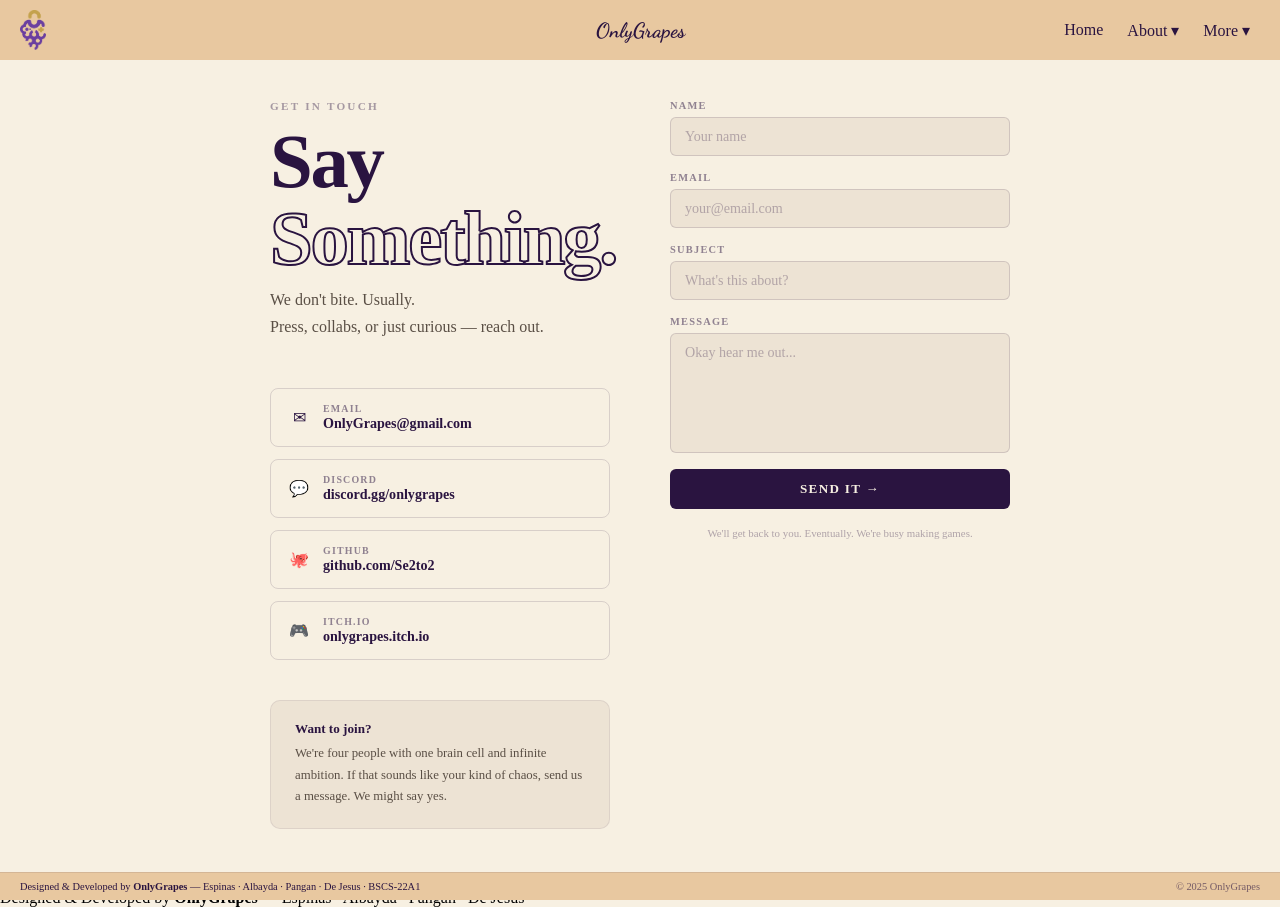
==== commit ccac7b8d: "Add files via upload" ====
--- a/contact.html
+++ b/contact.html
@@ -18,7 +18,7 @@
         overlay.id = 'og-alert';
         overlay.style.cssText = 'position:fixed;inset:0;z-index:9999;background:rgba(42,20,64,0.45);display:flex;align-items:center;justify-content:center;padding:20px;';
 
-        overlay.innerHTML = `
+        overlay.innerhtml = `
           <style>
             @keyframes og-pop{from{transform:scale(0.92);opacity:0}to{transform:scale(1);opacity:1}}
           </style>
@@ -65,15 +65,15 @@
     <img src="logo.png" alt="OnlyGrapes" class="logo" />
     <div class="company-name">OnlyGrapes</div>
     <div class="nav-links">
-        <a href="Index.HTML">Home</a>
+        <a href="index.html">Home</a>
 
         <!-- About dropdown -->
         <div class="dropdown">
           <span class="dropdown-toggle">About ▾</span>
           <div class="dropdown-menu">
-            <a href="Index.HTML#about" class="dropdown-item">About Us</a>
-            <a href="Index.HTML#team" class="dropdown-item">Meet the Team</a>
-            <a href="Index.HTML#faq" class="dropdown-item">FAQ</a>
+            <a href="index.html#about" class="dropdown-item">About Us</a>
+            <a href="index.html#team" class="dropdown-item">Meet the Team</a>
+            <a href="index.html#faq" class="dropdown-item">FAQ</a>
           </div>
         </div>
 
--- a/style.css
+++ b/style.css
@@ -5,11 +5,11 @@
 
   /* Left panel */
   --left-panel-offset-x: 0px;
-  --left-panel-offset-y: 0px;
+  --left-panel-offset-y: -180px;
 
   /* Right panel  */
   --right-panel-offset-x: 0px;
-  --right-panel-offset-y: -40px;
+  --right-panel-offset-y: -150px;
 
   /* FAQ content */
   --faq-offset-x: 0px;
@@ -128,7 +128,6 @@
   z-index: -1;
 }
 
-/* Only open via .open class — no :hover */
 .dropdown.open .dropdown-menu {
   display: flex;
 }
@@ -168,7 +167,7 @@
 
 .section-landing { background-color: #F7F0E2; }
 .section-about   { background-color: #EDE3D4; }
-.section-team    { background-color: #F7F0E2; padding: 80px 0 40px; height: auto; min-height: 100vh; justify-content: flex-start; }
+.section-team    { background-color: #F7F0E2; padding: 80px 0 40px; height: auto; min-height: 100vh; justify-content: center; }
 .section-faq     { background-color: #EDE3D4; }
 
 /* TEAM LAYOUT */
@@ -178,7 +177,7 @@
   justify-content: center;
   gap: 40px;
   width: 100%;
-  max-width: 1100px;
+  max-width: min(1100px, 90vw);
   padding: 0 32px;
 }
 
@@ -790,7 +789,7 @@
   animation: slide-fade-in 0.6s ease-out 0.65s both;
 }
 
-/* ── DEVLOG EXPAND ── */
+/* DEVLOG EXPAND  */
 .dl-post-body {
   max-height: 0;
   overflow: hidden;
@@ -817,7 +816,6 @@
 
 .dl-post.expanded .dl-read-more {
   opacity: 1;
-  transform: rotate(90deg);
 }
 
 .dl-post.expanded .dl-read-more::after {
@@ -827,10 +825,6 @@
   letter-spacing: 0.08em;
   text-transform: uppercase;
 }
-
-/* ============================================================
-   PAGE-SPECIFIC STYLES (devlog, presskit, contact)
-   ============================================================ */
 
 /* Shared page wrapper */
 .page-wrapper {
@@ -889,7 +883,7 @@
     margin-bottom: 16px;
 }
 
-/* ── DEVLOG ── */
+/* DEVLOG */
 .dl-filters {
     display: flex;
     gap: 8px;
@@ -1016,7 +1010,7 @@
 
 .dl-empty-sub { font-size: 0.85rem; }
 
-/* ── PRESS KIT ── */
+/* PRESS KIT */
 .pk-about {
     background: #EDE3D4;
     border-radius: 10px;
@@ -1166,7 +1160,7 @@
 
 .pk-contact-email:hover { text-decoration: underline; }
 
-/* ── CONTACT ── */
+/* CONTACT */
 .contact-wrapper {
     max-width: 820px;
     margin: 0 auto;
@@ -1351,7 +1345,7 @@
     line-height: 1.7;
 }
 
-/* ── RESPONSIVE: sub-pages ── */
+/* RESPONSIVE sub-pages */
 @media (max-width: 700px) {
     .contact-wrapper {
         flex-direction: column;
@@ -1368,7 +1362,7 @@
     .pk-contact-strip { flex-direction: column; gap: 12px; align-items: flex-start; }
 }
 
-/* ── FADE-IN (non-index pages) ── */
+/* FADE-IN */
 .fade-in {
     opacity: 0;
     transform: translateY(18px);
@@ -1379,7 +1373,7 @@
     opacity: 1;
     transform: translateY(0);
 }
-/* ── PAGE TRANSITIONS ── */
+/* PAGE TRANSITIONS */
 #page-transition {
   position: fixed;
   inset: 0;
@@ -1417,7 +1411,7 @@
   to   { opacity: 0; }
 }
 
-/* Content enter animation (replaces fade-in for non-index pages) */
+/* Content enter animation */
 .page-enter {
   animation: content-enter 0.5s ease-out 0.2s both;
 }
@@ -1427,13 +1421,9 @@
   to   { opacity: 1; }
 }
 
-/* ── CHROME (header + footer) — transitions handled via inline JS styles ── */
-
-/* ============================================================
-   MOBILE OVERRIDES — append to the bottom of style.css
-   ============================================================ */
-
-/* ── HAMBURGER BUTTON ── */
+/* MOBILE OVERRIDES */
+
+/* HAMBURGER BUTTON */
 .nav-hamburger {
   display: none;
   background: none;
@@ -1459,14 +1449,13 @@
   transform-origin: center;
 }
 
-/* Animate to X when open */
 .nav-hamburger.open span:nth-child(1) { transform: translateY(7px) rotate(45deg); }
 .nav-hamburger.open span:nth-child(2) { opacity: 0; }
 .nav-hamburger.open span:nth-child(3) { transform: translateY(-7px) rotate(-45deg); }
 
-/* ── MOBILE MENU DRAWER ── */
+/* MOBILE MENU DRAWER */
 .mobile-menu {
-  display: flex;          /* always flex so transitions work */
+  display: flex;         
   flex-direction: column;
   position: fixed;
   top: 60px;
@@ -1519,7 +1508,6 @@
 
 /* ── HEADER MOBILE ── */
 @media (max-width: 768px) {
-  /* Override the old broken stacking */
   .top-bar {
     grid-template-columns: auto 1fr auto !important;
     grid-template-rows: 1fr !important;
@@ -1533,7 +1521,7 @@
     margin: 0 !important;
   }
 
-  /* Hide the desktop nav-links */
+  /* Hide desktop nav-links */
   .nav-links {
     display: none !important;
   }
@@ -1544,14 +1532,14 @@
   }
 }
 
-/* ── DOT NAV MOBILE ── */
+/* DOT NAV MOBILE*/
 @media (max-width: 768px) {
   .dot-nav {
     display: none;
   }
 }
 
-/* ── INDEX — LANDING ── */
+/* INDEX LANDING  */
 @media (max-width: 600px) {
   .landing-content {
     flex-direction: column;
@@ -1561,7 +1549,7 @@
   }
 
   .landing-right {
-    display: none; /* hide logo on very small screens, text is enough */
+    display: none; 
   }
 
   .landing-actions {
@@ -1575,7 +1563,7 @@
   }
 }
 
-/* ── INDEX — ABOUT ── */
+/* INDEX ABOUT */
 @media (max-width: 768px) {
   .about-content {
     padding: 0 16px;
@@ -1588,7 +1576,7 @@
   }
 }
 
-/* ── INDEX — TEAM ── */
+/* INDEX TEAM */
 @media (max-width: 768px) {
   .section-team {
     height: auto;
@@ -1617,7 +1605,6 @@
     margin: 0;
   }
 
-  /* Hide bulky left-panel content — just keep the heading */
   .team-label   { display: none; }
   .team-divider { display: none; }
   .team-desc    { display: none; }
@@ -1627,7 +1614,7 @@
     font-size: clamp(1.8rem, 7vw, 2.5rem);
   }
 
-  /* Cards: 2x2 grid */
+  /* Cards */
   .right-panel {
     width: 100%;
     max-width: 420px;
@@ -1670,7 +1657,7 @@
   .specialty-tag { font-size: 0.5rem; }
 }
 
-/* ── INDEX — FAQ ── */
+/* INDEX FAQ*/
 @media (max-width: 768px) {
   .faq-content {
     padding: 0 16px;
@@ -1681,7 +1668,7 @@
   }
 }
 
-/* ── SUB-PAGES: shared page-wrapper ── */
+/* SUB-PAGES */
 @media (max-width: 768px) {
   .page-wrapper {
     padding: 80px 20px 50px;
@@ -1771,7 +1758,7 @@
   }
 }
 
-/* ── PORTFOLIO — HERO ── */
+/* PORTFOLIO HERO*/
 @media (max-width: 768px) {
   .hero-name {
     font-size: clamp(2rem, 10vw, 3.5rem);
@@ -1787,7 +1774,7 @@
   }
 }
 
-/* ── PORTFOLIO — ABOUT ── */
+/* PORTFOLIO ABOUT */
 @media (max-width: 768px) {
   .about-layout {
     flex-direction: column;
@@ -1804,7 +1791,7 @@
   }
 }
 
-/* ── PORTFOLIO — SKILLS GRID ── */
+/* PORTFOLIO SKILLS GRID */
 @media (max-width: 768px) {
   .skills-grid {
     grid-template-columns: 1fr 1fr;
@@ -1833,14 +1820,14 @@
   }
 }
 
-/* ── PORTFOLIO — CONTACT ── */
+/* PORTFOLIO CONTACT */
 @media (max-width: 768px) {
   .contact-content {
     padding: 0 16px;
   }
 }
 
-/* ── FOOTER ── */
+/* FOOTER */
 @media (max-width: 600px) {
   .site-footer {
     font-size: 0.55rem;
@@ -1854,16 +1841,14 @@
   }
 }
 
-/* ── SECTION PADDING MOBILE ── */
+/* SECTION PADDING MOBILE */
 @media (max-width: 768px) {
   .section {
     padding: 70px 20px 50px;
-    /* iOS Safari 100vh fix */
     height: 100svh;
     min-height: -webkit-fill-available;
   }
 
-  /* Native touch snap scroll — replaces JS wheel hijack on mobile */
   html {
     scroll-snap-type: y mandatory;
   }
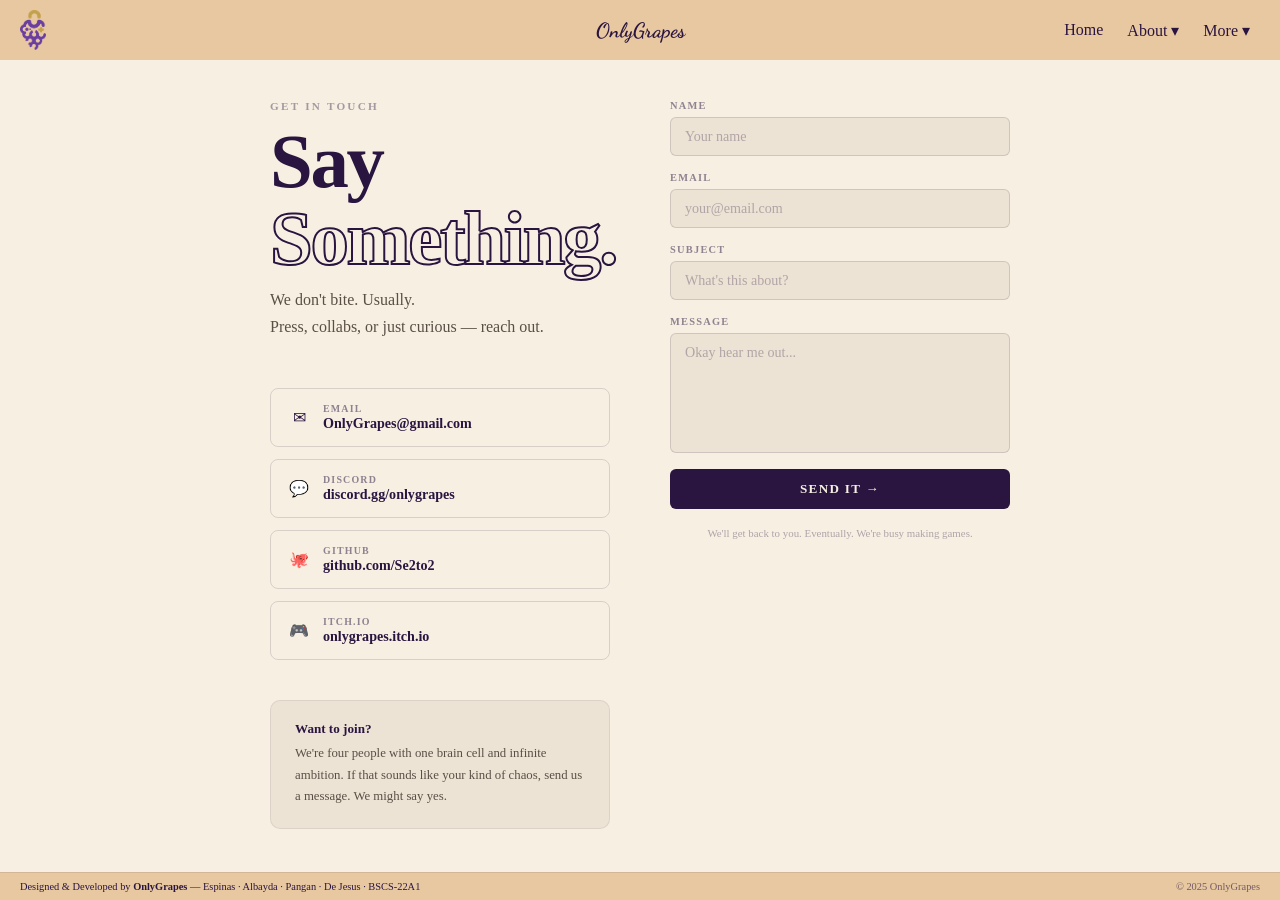
==== commit 2d34a664: "yes Fixed somethings" ====
--- a/contact.html
+++ b/contact.html
@@ -164,7 +164,6 @@
         </div>
 
     </main>
-        <span>Designed & Developed by <strong>OnlyGrapes</strong> — Espinas · Albayda · Pangan · De Jesus</span>
 
             <footer class="site-footer">
         <span>Designed & Developed by <strong>OnlyGrapes</strong> — Espinas · Albayda · Pangan · De Jesus · BSCS-22A1</span>
